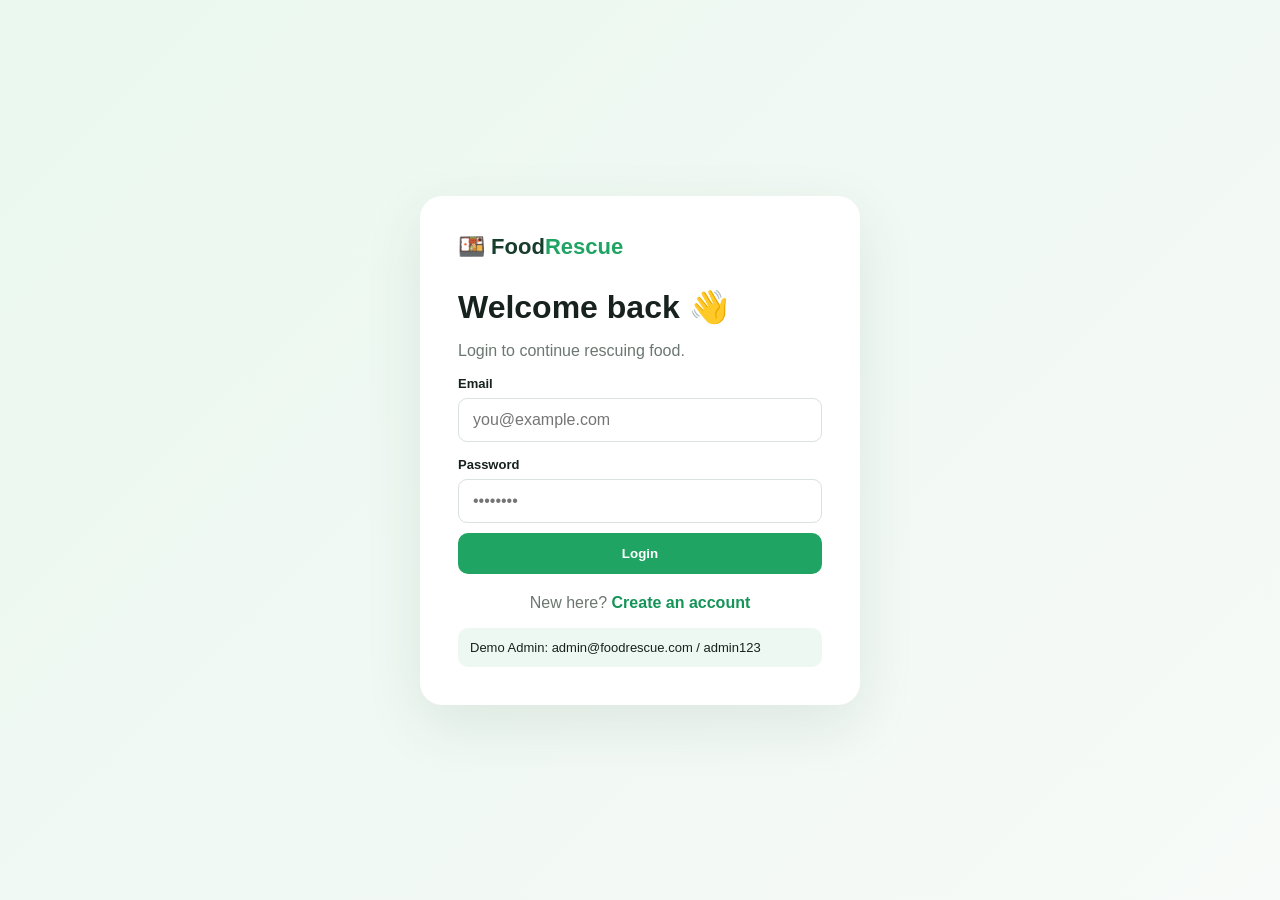
==== admin.html @ 3d12c017 "done" ====
<!DOCTYPE html><html lang="en"><head><meta charset="UTF-8"><meta name="viewport" content="width=device-width,initial-scale=1.0"><title>Admin | FoodRescue</title><link rel="stylesheet" href="css/style.css"></head>
<body><div id="app"><aside class="sidebar"><a class="brand" href="admin.html">🍱 Food<span>Rescue</span></a><nav><a class="active" href="admin.html">📊 Dashboard</a><a href="#donations">🍱 Donations</a><a href="#users">👥 Users</a><a href="#reports">📈 Reports</a></nav><button class="logout" onclick="logout()">↪ Logout</button></aside>
<main class="main"><div class="topbar"><div><p class="muted">System control</p><h1>Admin Dashboard</h1></div><span class="admin-badge">ADMIN</span></div>
<section class="stats-grid"><div class="stat"><span>👥</span><b id="usersCount">0</b><small>Total Users</small></div><div class="stat"><span>🍱</span><b id="donationsCount">0</b><small>Total Donations</small></div><div class="stat"><span>🤝</span><b id="claimsCount">0</b><small>Successful Claims</small></div><div class="stat"><span>🌱</span><b id="savedCount">0 kg</b><small>Food Saved</small></div></section>
<div class="section-head" id="donations"><h2>Donation Management</h2><button class="btn small" onclick="seedDemo()">Add Demo Data</button></div><div class="table-wrap"><table><thead><tr><th>Food</th><th>Donor</th><th>Quantity</th><th>Area</th><th>Status</th><th>Action</th></tr></thead><tbody id="donationTable"></tbody></table></div>
<div class="section-head" id="users"><h2>User Management</h2></div><div class="table-wrap"><table><thead><tr><th>Name</th><th>Email</th><th>Role</th><th>Area</th></tr></thead><tbody id="userTable"></tbody></table></div></main></div><script src="js/app.js"></script><script src="js/admin.js"></script></body></html>
---- css/style.css ----
*{box-sizing:border-box}body{margin:0;font-family:Inter,Segoe UI,Arial,sans-serif;background:#f6f8f7;color:#17211d}a{text-decoration:none;color:inherit}.navbar{height:72px;display:flex;align-items:center;justify-content:space-between;padding:0 7%;background:#fff;border-bottom:1px solid #e7ece9}.brand{font-weight:800;font-size:22px;color:#173d2c}.brand span{color:#20a464}.nav-links{display:flex;align-items:center;gap:18px}.btn{display:inline-flex;justify-content:center;align-items:center;background:#20a464;color:white;border:0;border-radius:10px;padding:13px 20px;font-weight:700;cursor:pointer;transition:.2s}.btn:hover{transform:translateY(-2px);box-shadow:0 8px 20px #20a46433}.btn.secondary{background:#e8f4ed;color:#176b42}.btn.small{padding:9px 14px;font-size:13px}.btn.full{width:100%;margin-top:10px}.hero{min-height:610px;padding:80px 8%;display:grid;grid-template-columns:1.2fr .8fr;gap:60px;align-items:center;background:linear-gradient(135deg,#effaf3,#fff)}.pill{display:inline-block;padding:8px 12px;border-radius:20px;background:#dcf5e7;color:#147344;font-weight:700;font-size:13px}.hero h1{font-size:64px;line-height:1.05;margin:20px 0}.hero h1 span{color:#20a464}.hero p{font-size:19px;color:#607067;max-width:620px;line-height:1.7}.hero-actions{display:flex;gap:12px;margin:30px 0}.mini-stats{display:flex;gap:40px}.mini-stats b{display:block;font-size:24px}.mini-stats small{color:#718078}.hero-card{background:#fff;border-radius:24px;padding:35px;box-shadow:0 25px 60px #173d2c18;text-align:center}.food-emoji{font-size:80px}.rescue-number{font-size:48px;font-weight:800;color:#20a464;margin:15px}.rescue-number small{font-size:15px;color:#718078}.progress{height:10px;background:#e8efeb;border-radius:20px;overflow:hidden;margin:20px 0 8px}.progress span{display:block;height:100%;background:#20a464}.features{padding:70px 8%;background:#fff;text-align:center}.features h2{font-size:36px}.feature-grid{display:grid;grid-template-columns:repeat(4,1fr);gap:20px;margin-top:35px}.feature{padding:30px;border:1px solid #e5ebe7;border-radius:18px;text-align:left;font-size:30px}.feature h3{font-size:18px}.feature p{font-size:14px;color:#6c7871;line-height:1.5}footer{text-align:center;padding:30px;color:#738078;font-size:13px}.auth-page{min-height:100vh;display:grid;place-items:center;background:linear-gradient(135deg,#eaf8ef,#f7faf8)}.auth-card{width:min(440px,92%);background:#fff;padding:38px;border-radius:22px;box-shadow:0 20px 60px #173d2c18}.auth-card h1{margin:28px 0 8px}.auth-card p{color:#6b7770}.auth-card label,.form-card label{display:block;font-weight:700;font-size:13px;margin:15px 0 7px}input,select,textarea{width:100%;padding:12px 14px;border:1px solid #d9e2dd;border-radius:9px;background:#fff;font:inherit;outline:none}input:focus,select:focus,textarea:focus{border-color:#20a464;box-shadow:0 0 0 3px #20a46418}.auth-foot{text-align:center;margin-top:20px}.auth-foot a{color:#159457;font-weight:700}.demo-box,.info-banner{background:#eef8f2;padding:12px;border-radius:10px;font-size:13px;margin-top:15px}.error{color:#c53939;font-size:13px;margin-top:10px}.sidebar{position:fixed;width:240px;height:100vh;background:#123326;color:#dcece4;padding:25px 16px;display:flex;flex-direction:column}.sidebar .brand{color:#fff;padding:0 10px 35px}.sidebar .brand span{color:#56d592}.sidebar nav{display:grid;gap:7px}.sidebar nav a{padding:12px 14px;border-radius:9px;color:#bdd0c6;font-size:14px}.sidebar nav a:hover,.sidebar nav a.active{background:#20543c;color:#fff}.logout{margin-top:auto;background:#1d4635;color:#dcece4;border:0;padding:12px;border-radius:9px;cursor:pointer}.main{margin-left:240px;padding:35px 5%;min-height:100vh}.topbar{display:flex;align-items:center;justify-content:space-between;margin-bottom:30px}.topbar h1{margin:5px 0;font-size:30px}.muted{color:#738078;margin:0}.avatar{width:44px;height:44px;border-radius:50%;display:grid;place-items:center;background:#dff5e8;color:#15834f;font-weight:800}.stats-grid{display:grid;grid-template-columns:repeat(4,1fr);gap:18px;margin-bottom:35px}.stat{background:#fff;border:1px solid #e5ebe7;border-radius:15px;padding:20px}.stat span{font-size:24px}.stat b{display:block;font-size:28px;margin:8px 0 2px}.stat small{color:#748078}.section-head{display:flex;align-items:center;justify-content:space-between;margin:30px 0 15px}.section-head h2{font-size:20px}.section-head a{color:#168b50;font-weight:700;font-size:14px}.food-grid{display:grid;grid-template-columns:repeat(3,1fr);gap:18px}.food-card{background:#fff;border:1px solid #e2e9e5;border-radius:16px;padding:20px;position:relative}.food-icon{font-size:38px}.food-card h3{margin:10px 0 5px}.food-card p{color:#6d7872;font-size:13px}.food-meta{display:grid;grid-template-columns:1fr 1fr;gap:8px;margin:15px 0;font-size:13px}.food-meta div{background:#f4f7f5;padding:8px;border-radius:7px}.badge{display:inline-block;border-radius:20px;padding:5px 9px;font-size:11px;font-weight:800}.available{background:#e0f6e9;color:#14804a}.urgent{background:#fff0dd;color:#b96a05}.expired{background:#fbe5e5;color:#a52e2e}.claimed{background:#e4edff;color:#355ca7}.priority{font-size:11px;color:#7a857f}.filters{display:grid;grid-template-columns:2fr 1fr 1fr;gap:12px;margin-bottom:20px}.form-card{background:#fff;border:1px solid #e3eae6;border-radius:18px;padding:28px;max-width:950px}.form-grid{display:grid;grid-template-columns:1fr 1fr;gap:5px 20px}.full-col{grid-column:1/-1}.checks{display:flex;gap:18px;flex-wrap:wrap}.checks label{font-weight:400!important}.checks input{width:auto}.timeline{background:#fff;border-radius:15px;padding:10px 20px}.timeline-item{padding:15px 5px;border-bottom:1px solid #edf0ee;font-size:14px}.history-list{display:grid;gap:12px}.history-item{background:#fff;padding:18px;border:1px solid #e4ebe7;border-radius:12px;display:flex;justify-content:space-between;align-items:center}.tabs{display:flex;gap:8px;margin-bottom:18px}.tab{border:1px solid #dce5df;background:#fff;padding:10px 15px;border-radius:8px;cursor:pointer}.tab.active{background:#20543c;color:#fff}.table-wrap{overflow:auto;background:#fff;border-radius:15px;border:1px solid #e3eae6}.table-wrap table{width:100%;border-collapse:collapse;min-width:650px}.table-wrap th,.table-wrap td{text-align:left;padding:14px;border-bottom:1px solid #edf0ee;font-size:13px}.table-wrap th{color:#68766e;background:#fafcfb}.admin-badge{background:#e7f7ee;color:#13804b;border-radius:20px;padding:8px 12px;font-size:12px;font-weight:800}.toast{position:fixed;right:20px;bottom:20px;background:#123326;color:white;padding:14px 18px;border-radius:10px;box-shadow:0 10px 30px #0003;z-index:99}.danger{color:#b72f2f}.empty{text-align:center;padding:50px;background:#fff;border-radius:15px;color:#748078}@media(max-width:900px){.hero{grid-template-columns:1fr}.feature-grid,.food-grid{grid-template-columns:1fr 1fr}.stats-grid{grid-template-columns:1fr 1fr}.sidebar{width:70px;padding:18px 8px}.sidebar .brand{font-size:0}.sidebar .brand:first-letter{font-size:22px}.sidebar nav a{font-size:0;text-align:center}.sidebar nav a:first-letter{font-size:20px}.logout{font-size:0}.main{margin-left:70px}.hero h1{font-size:46px}}@media(max-width:600px){.hero{padding:50px 6%}.feature-grid,.food-grid,.stats-grid,.filters,.form-grid{grid-template-columns:1fr}.hero h1{font-size:40px}.mini-stats{gap:18px}.main{padding:25px 15px}.topbar h1{font-size:24px}.history-item{display:block}.navbar{padding:0 5%}.nav-links a:first-child{display:none}}
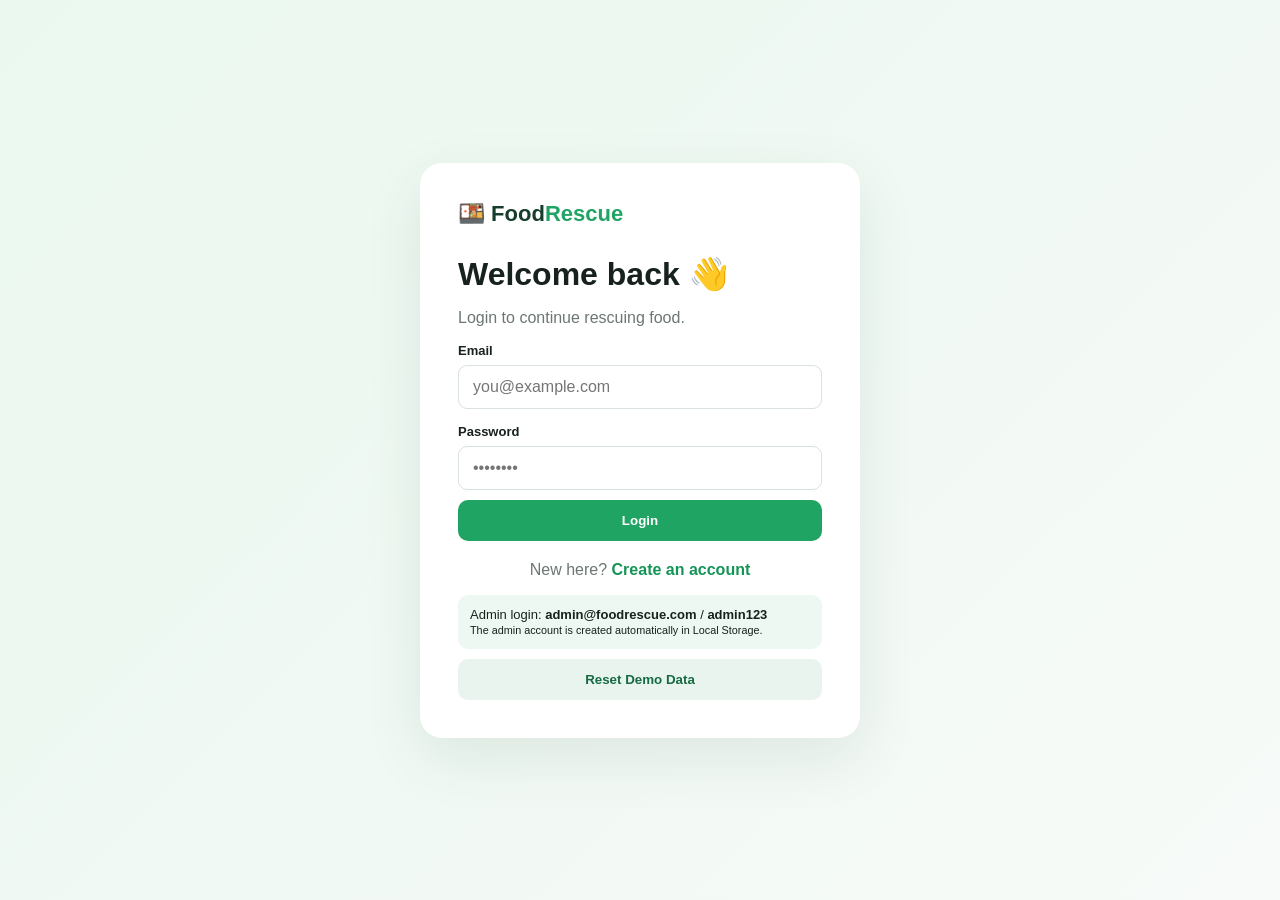
==== commit 668d15ed: "gffg" ====
--- a/admin.html
+++ b/admin.html
@@ -1,6 +1,185 @@
-<!DOCTYPE html><html lang="en"><head><meta charset="UTF-8"><meta name="viewport" content="width=device-width,initial-scale=1.0"><title>Admin | FoodRescue</title><link rel="stylesheet" href="css/style.css"></head>
-<body><div id="app"><aside class="sidebar"><a class="brand" href="admin.html">🍱 Food<span>Rescue</span></a><nav><a class="active" href="admin.html">📊 Dashboard</a><a href="#donations">🍱 Donations</a><a href="#users">👥 Users</a><a href="#reports">📈 Reports</a></nav><button class="logout" onclick="logout()">↪ Logout</button></aside>
-<main class="main"><div class="topbar"><div><p class="muted">System control</p><h1>Admin Dashboard</h1></div><span class="admin-badge">ADMIN</span></div>
-<section class="stats-grid"><div class="stat"><span>👥</span><b id="usersCount">0</b><small>Total Users</small></div><div class="stat"><span>🍱</span><b id="donationsCount">0</b><small>Total Donations</small></div><div class="stat"><span>🤝</span><b id="claimsCount">0</b><small>Successful Claims</small></div><div class="stat"><span>🌱</span><b id="savedCount">0 kg</b><small>Food Saved</small></div></section>
-<div class="section-head" id="donations"><h2>Donation Management</h2><button class="btn small" onclick="seedDemo()">Add Demo Data</button></div><div class="table-wrap"><table><thead><tr><th>Food</th><th>Donor</th><th>Quantity</th><th>Area</th><th>Status</th><th>Action</th></tr></thead><tbody id="donationTable"></tbody></table></div>
-<div class="section-head" id="users"><h2>User Management</h2></div><div class="table-wrap"><table><thead><tr><th>Name</th><th>Email</th><th>Role</th><th>Area</th></tr></thead><tbody id="userTable"></tbody></table></div></main></div><script src="js/app.js"></script><script src="js/admin.js"></script></body></html>+<!DOCTYPE html>
+<html lang="en">
+<head>
+    <meta charset="UTF-8">
+    <meta name="viewport" content="width=device-width, initial-scale=1.0">
+    <title>Admin | FoodRescue</title>
+    <link rel="stylesheet" href="css/style.css">
+</head>
+
+<body>
+
+<div id="app">
+
+    <aside class="sidebar">
+
+        <a class="brand" href="admin.html">
+            🍱 Food<span>Rescue</span>
+        </a>
+
+        <nav>
+            <a class="active" href="admin.html">📊 Dashboard</a>
+            <a href="#donations">🍱 Donations</a>
+            <a href="#users">👥 Users</a>
+            <a href="#reports">📈 Reports</a>
+        </nav>
+
+        <button class="logout" onclick="logout()">
+            ↪ Logout
+        </button>
+
+    </aside>
+
+
+    <main class="main">
+
+        <div class="topbar">
+            <div>
+                <p class="muted">System control</p>
+                <h1>Admin Dashboard</h1>
+            </div>
+
+            <span class="admin-badge">ADMIN</span>
+        </div>
+
+
+        <!-- STATISTICS -->
+
+        <section class="stats-grid">
+
+            <div class="stat">
+                <span>👥</span>
+                <b id="usersCount">0</b>
+                <small>Total Users</small>
+            </div>
+
+            <div class="stat">
+                <span>🍱</span>
+                <b id="donationsCount">0</b>
+                <small>Total Donations</small>
+            </div>
+
+            <div class="stat">
+                <span>🤝</span>
+                <b id="claimsCount">0</b>
+                <small>Successful Claims</small>
+            </div>
+
+            <div class="stat">
+                <span>🌱</span>
+                <b id="savedCount">0 kg</b>
+                <small>Food Saved</small>
+            </div>
+
+        </section>
+
+
+        <!-- DONATIONS -->
+
+        <div class="section-head" id="donations">
+
+            <h2>Donation Management</h2>
+
+            <button class="btn small" onclick="seedDemo()">
+                ➕ Add Demo Data
+            </button>
+
+        </div>
+
+
+        <div class="table-wrap">
+
+            <table>
+
+                <thead>
+                    <tr>
+                        <th>Food</th>
+                        <th>Donor</th>
+                        <th>Quantity</th>
+                        <th>Area</th>
+                        <th>Status</th>
+                        <th>Action</th>
+                    </tr>
+                </thead>
+
+                <tbody id="donationTable">
+                </tbody>
+
+            </table>
+
+        </div>
+
+
+        <!-- USERS -->
+
+        <div class="section-head" id="users">
+            <h2>User Management</h2>
+        </div>
+
+
+        <div class="table-wrap">
+
+            <table>
+
+                <thead>
+                    <tr>
+                        <th>Name</th>
+                        <th>Email</th>
+                        <th>Role</th>
+                        <th>Area</th>
+                    </tr>
+                </thead>
+
+                <tbody id="userTable">
+                </tbody>
+
+            </table>
+
+        </div>
+
+
+        <!-- REPORTS -->
+
+        <div class="section-head" id="reports">
+            <h2>📈 Reports</h2>
+        </div>
+
+
+        <section class="stats-grid">
+
+            <div class="stat">
+                <span>🥗</span>
+                <b id="availableCount">0</b>
+                <small>Available Donations</small>
+            </div>
+
+            <div class="stat">
+                <span>⏰</span>
+                <b id="urgentCount">0</b>
+                <small>Urgent Donations</small>
+            </div>
+
+            <div class="stat">
+                <span>✅</span>
+                <b id="claimedCount">0</b>
+                <small>Claimed Donations</small>
+            </div>
+
+            <div class="stat">
+                <span>🗑️</span>
+                <b id="expiredCount">0</b>
+                <small>Expired Donations</small>
+            </div>
+
+        </section>
+
+    </main>
+
+</div>
+
+
+<script src="js/app.js"></script>
+<script src="js/admin.js"></script>
+
+</body>
+</html>
--- a/css/style.css
+++ b/css/style.css
@@ -1 +1,782 @@
-*{box-sizing:border-box}body{margin:0;font-family:Inter,Segoe UI,Arial,sans-serif;background:#f6f8f7;color:#17211d}a{text-decoration:none;color:inherit}.navbar{height:72px;display:flex;align-items:center;justify-content:space-between;padding:0 7%;background:#fff;border-bottom:1px solid #e7ece9}.brand{font-weight:800;font-size:22px;color:#173d2c}.brand span{color:#20a464}.nav-links{display:flex;align-items:center;gap:18px}.btn{display:inline-flex;justify-content:center;align-items:center;background:#20a464;color:white;border:0;border-radius:10px;padding:13px 20px;font-weight:700;cursor:pointer;transition:.2s}.btn:hover{transform:translateY(-2px);box-shadow:0 8px 20px #20a46433}.btn.secondary{background:#e8f4ed;color:#176b42}.btn.small{padding:9px 14px;font-size:13px}.btn.full{width:100%;margin-top:10px}.hero{min-height:610px;padding:80px 8%;display:grid;grid-template-columns:1.2fr .8fr;gap:60px;align-items:center;background:linear-gradient(135deg,#effaf3,#fff)}.pill{display:inline-block;padding:8px 12px;border-radius:20px;background:#dcf5e7;color:#147344;font-weight:700;font-size:13px}.hero h1{font-size:64px;line-height:1.05;margin:20px 0}.hero h1 span{color:#20a464}.hero p{font-size:19px;color:#607067;max-width:620px;line-height:1.7}.hero-actions{display:flex;gap:12px;margin:30px 0}.mini-stats{display:flex;gap:40px}.mini-stats b{display:block;font-size:24px}.mini-stats small{color:#718078}.hero-card{background:#fff;border-radius:24px;padding:35px;box-shadow:0 25px 60px #173d2c18;text-align:center}.food-emoji{font-size:80px}.rescue-number{font-size:48px;font-weight:800;color:#20a464;margin:15px}.rescue-number small{font-size:15px;color:#718078}.progress{height:10px;background:#e8efeb;border-radius:20px;overflow:hidden;margin:20px 0 8px}.progress span{display:block;height:100%;background:#20a464}.features{padding:70px 8%;background:#fff;text-align:center}.features h2{font-size:36px}.feature-grid{display:grid;grid-template-columns:repeat(4,1fr);gap:20px;margin-top:35px}.feature{padding:30px;border:1px solid #e5ebe7;border-radius:18px;text-align:left;font-size:30px}.feature h3{font-size:18px}.feature p{font-size:14px;color:#6c7871;line-height:1.5}footer{text-align:center;padding:30px;color:#738078;font-size:13px}.auth-page{min-height:100vh;display:grid;place-items:center;background:linear-gradient(135deg,#eaf8ef,#f7faf8)}.auth-card{width:min(440px,92%);background:#fff;padding:38px;border-radius:22px;box-shadow:0 20px 60px #173d2c18}.auth-card h1{margin:28px 0 8px}.auth-card p{color:#6b7770}.auth-card label,.form-card label{display:block;font-weight:700;font-size:13px;margin:15px 0 7px}input,select,textarea{width:100%;padding:12px 14px;border:1px solid #d9e2dd;border-radius:9px;background:#fff;font:inherit;outline:none}input:focus,select:focus,textarea:focus{border-color:#20a464;box-shadow:0 0 0 3px #20a46418}.auth-foot{text-align:center;margin-top:20px}.auth-foot a{color:#159457;font-weight:700}.demo-box,.info-banner{background:#eef8f2;padding:12px;border-radius:10px;font-size:13px;margin-top:15px}.error{color:#c53939;font-size:13px;margin-top:10px}.sidebar{position:fixed;width:240px;height:100vh;background:#123326;color:#dcece4;padding:25px 16px;display:flex;flex-direction:column}.sidebar .brand{color:#fff;padding:0 10px 35px}.sidebar .brand span{color:#56d592}.sidebar nav{display:grid;gap:7px}.sidebar nav a{padding:12px 14px;border-radius:9px;color:#bdd0c6;font-size:14px}.sidebar nav a:hover,.sidebar nav a.active{background:#20543c;color:#fff}.logout{margin-top:auto;background:#1d4635;color:#dcece4;border:0;padding:12px;border-radius:9px;cursor:pointer}.main{margin-left:240px;padding:35px 5%;min-height:100vh}.topbar{display:flex;align-items:center;justify-content:space-between;margin-bottom:30px}.topbar h1{margin:5px 0;font-size:30px}.muted{color:#738078;margin:0}.avatar{width:44px;height:44px;border-radius:50%;display:grid;place-items:center;background:#dff5e8;color:#15834f;font-weight:800}.stats-grid{display:grid;grid-template-columns:repeat(4,1fr);gap:18px;margin-bottom:35px}.stat{background:#fff;border:1px solid #e5ebe7;border-radius:15px;padding:20px}.stat span{font-size:24px}.stat b{display:block;font-size:28px;margin:8px 0 2px}.stat small{color:#748078}.section-head{display:flex;align-items:center;justify-content:space-between;margin:30px 0 15px}.section-head h2{font-size:20px}.section-head a{color:#168b50;font-weight:700;font-size:14px}.food-grid{display:grid;grid-template-columns:repeat(3,1fr);gap:18px}.food-card{background:#fff;border:1px solid #e2e9e5;border-radius:16px;padding:20px;position:relative}.food-icon{font-size:38px}.food-card h3{margin:10px 0 5px}.food-card p{color:#6d7872;font-size:13px}.food-meta{display:grid;grid-template-columns:1fr 1fr;gap:8px;margin:15px 0;font-size:13px}.food-meta div{background:#f4f7f5;padding:8px;border-radius:7px}.badge{display:inline-block;border-radius:20px;padding:5px 9px;font-size:11px;font-weight:800}.available{background:#e0f6e9;color:#14804a}.urgent{background:#fff0dd;color:#b96a05}.expired{background:#fbe5e5;color:#a52e2e}.claimed{background:#e4edff;color:#355ca7}.priority{font-size:11px;color:#7a857f}.filters{display:grid;grid-template-columns:2fr 1fr 1fr;gap:12px;margin-bottom:20px}.form-card{background:#fff;border:1px solid #e3eae6;border-radius:18px;padding:28px;max-width:950px}.form-grid{display:grid;grid-template-columns:1fr 1fr;gap:5px 20px}.full-col{grid-column:1/-1}.checks{display:flex;gap:18px;flex-wrap:wrap}.checks label{font-weight:400!important}.checks input{width:auto}.timeline{background:#fff;border-radius:15px;padding:10px 20px}.timeline-item{padding:15px 5px;border-bottom:1px solid #edf0ee;font-size:14px}.history-list{display:grid;gap:12px}.history-item{background:#fff;padding:18px;border:1px solid #e4ebe7;border-radius:12px;display:flex;justify-content:space-between;align-items:center}.tabs{display:flex;gap:8px;margin-bottom:18px}.tab{border:1px solid #dce5df;background:#fff;padding:10px 15px;border-radius:8px;cursor:pointer}.tab.active{background:#20543c;color:#fff}.table-wrap{overflow:auto;background:#fff;border-radius:15px;border:1px solid #e3eae6}.table-wrap table{width:100%;border-collapse:collapse;min-width:650px}.table-wrap th,.table-wrap td{text-align:left;padding:14px;border-bottom:1px solid #edf0ee;font-size:13px}.table-wrap th{color:#68766e;background:#fafcfb}.admin-badge{background:#e7f7ee;color:#13804b;border-radius:20px;padding:8px 12px;font-size:12px;font-weight:800}.toast{position:fixed;right:20px;bottom:20px;background:#123326;color:white;padding:14px 18px;border-radius:10px;box-shadow:0 10px 30px #0003;z-index:99}.danger{color:#b72f2f}.empty{text-align:center;padding:50px;background:#fff;border-radius:15px;color:#748078}@media(max-width:900px){.hero{grid-template-columns:1fr}.feature-grid,.food-grid{grid-template-columns:1fr 1fr}.stats-grid{grid-template-columns:1fr 1fr}.sidebar{width:70px;padding:18px 8px}.sidebar .brand{font-size:0}.sidebar .brand:first-letter{font-size:22px}.sidebar nav a{font-size:0;text-align:center}.sidebar nav a:first-letter{font-size:20px}.logout{font-size:0}.main{margin-left:70px}.hero h1{font-size:46px}}@media(max-width:600px){.hero{padding:50px 6%}.feature-grid,.food-grid,.stats-grid,.filters,.form-grid{grid-template-columns:1fr}.hero h1{font-size:40px}.mini-stats{gap:18px}.main{padding:25px 15px}.topbar h1{font-size:24px}.history-item{display:block}.navbar{padding:0 5%}.nav-links a:first-child{display:none}}
+* {
+  box-sizing: border-box;
+}
+
+body {
+  margin: 0;
+  font-family: Inter, Segoe UI, Arial, sans-serif;
+  background: #f6f8f7;
+  color: #17211d;
+}
+
+a {
+  text-decoration: none;
+  color: inherit;
+}
+
+/* ================= NAVBAR ================= */
+
+.navbar {
+  height: 72px;
+  display: flex;
+  align-items: center;
+  justify-content: space-between;
+  padding: 0 7%;
+  background: #fff;
+  border-bottom: 1px solid #e7ece9;
+}
+
+.brand {
+  font-weight: 800;
+  font-size: 22px;
+  color: #173d2c;
+}
+
+.brand span {
+  color: #20a464;
+}
+
+.nav-links {
+  display: flex;
+  align-items: center;
+  gap: 18px;
+}
+
+/* ================= BUTTONS ================= */
+
+.btn {
+  display: inline-flex;
+  justify-content: center;
+  align-items: center;
+  background: #20a464;
+  color: white;
+  border: 0;
+  border-radius: 10px;
+  padding: 13px 20px;
+  font-weight: 700;
+  cursor: pointer;
+  transition: 0.2s;
+}
+
+.btn:hover {
+  transform: translateY(-2px);
+  box-shadow: 0 8px 20px #20a46433;
+}
+
+.btn.secondary {
+  background: #e8f4ed;
+  color: #176b42;
+}
+
+.btn.small {
+  padding: 9px 14px;
+  font-size: 13px;
+}
+
+.btn.full {
+  width: 100%;
+  margin-top: 10px;
+}
+
+/* ================= HERO ================= */
+
+.hero {
+  min-height: 610px;
+  padding: 80px 8%;
+  display: grid;
+  grid-template-columns: 1.2fr 0.8fr;
+  gap: 60px;
+  align-items: center;
+  background: linear-gradient(135deg, #effaf3, #fff);
+}
+
+.pill {
+  display: inline-block;
+  padding: 8px 12px;
+  border-radius: 20px;
+  background: #dcf5e7;
+  color: #147344;
+  font-weight: 700;
+  font-size: 13px;
+}
+
+.hero h1 {
+  font-size: 64px;
+  line-height: 1.05;
+  margin: 20px 0;
+}
+
+.hero h1 span {
+  color: #20a464;
+}
+
+.hero p {
+  font-size: 19px;
+  color: #607067;
+  max-width: 620px;
+  line-height: 1.7;
+}
+
+.hero-actions {
+  display: flex;
+  gap: 12px;
+  margin: 30px 0;
+}
+
+.mini-stats {
+  display: flex;
+  gap: 40px;
+}
+
+.mini-stats b {
+  display: block;
+  font-size: 24px;
+}
+
+.mini-stats small {
+  color: #718078;
+}
+
+/* ================= HERO CARD ================= */
+
+.hero-card {
+  background: #fff;
+  border-radius: 24px;
+  padding: 35px;
+  box-shadow: 0 25px 60px #173d2c18;
+  text-align: center;
+}
+
+.food-emoji {
+  font-size: 80px;
+}
+
+.rescue-number {
+  font-size: 48px;
+  font-weight: 800;
+  color: #20a464;
+  margin: 15px;
+}
+
+.rescue-number small {
+  font-size: 15px;
+  color: #718078;
+}
+
+.progress {
+  height: 10px;
+  background: #e8efeb;
+  border-radius: 20px;
+  overflow: hidden;
+  margin: 20px 0 8px;
+}
+
+.progress span {
+  display: block;
+  height: 100%;
+  background: #20a464;
+}
+
+/* ================= FEATURES ================= */
+
+.features {
+  padding: 70px 8%;
+  background: #fff;
+  text-align: center;
+}
+
+.features h2 {
+  font-size: 36px;
+}
+
+.feature-grid {
+  display: grid;
+  grid-template-columns: repeat(4, 1fr);
+  gap: 20px;
+  margin-top: 35px;
+}
+
+.feature {
+  padding: 30px;
+  border: 1px solid #e5ebe7;
+  border-radius: 18px;
+  text-align: left;
+  font-size: 30px;
+}
+
+.feature h3 {
+  font-size: 18px;
+}
+
+.feature p {
+  font-size: 14px;
+  color: #6c7871;
+  line-height: 1.5;
+}
+
+/* ================= FOOTER ================= */
+
+footer {
+  text-align: center;
+  padding: 30px;
+  color: #738078;
+  font-size: 13px;
+}
+
+/* ================= AUTH ================= */
+
+.auth-page {
+  min-height: 100vh;
+  display: grid;
+  place-items: center;
+  background: linear-gradient(135deg, #eaf8ef, #f7faf8);
+}
+
+.auth-card {
+  width: min(440px, 92%);
+  background: #fff;
+  padding: 38px;
+  border-radius: 22px;
+  box-shadow: 0 20px 60px #173d2c18;
+}
+
+.auth-card h1 {
+  margin: 28px 0 8px;
+}
+
+.auth-card p {
+  color: #6b7770;
+}
+
+.auth-card label,
+.form-card label {
+  display: block;
+  font-weight: 700;
+  font-size: 13px;
+  margin: 15px 0 7px;
+}
+
+/* ================= INPUTS ================= */
+
+input,
+select,
+textarea {
+  width: 100%;
+  padding: 12px 14px;
+  border: 1px solid #d9e2dd;
+  border-radius: 9px;
+  background: #fff;
+  font: inherit;
+  outline: none;
+}
+
+input:focus,
+select:focus,
+textarea:focus {
+  border-color: #20a464;
+  box-shadow: 0 0 0 3px #20a46418;
+}
+
+textarea {
+  min-height: 100px;
+  resize: vertical;
+}
+
+.auth-foot {
+  text-align: center;
+  margin-top: 20px;
+}
+
+.auth-foot a {
+  color: #159457;
+  font-weight: 700;
+}
+
+.demo-box,
+.info-banner {
+  background: #eef8f2;
+  padding: 12px;
+  border-radius: 10px;
+  font-size: 13px;
+  margin-top: 15px;
+}
+
+.error {
+  color: #c53939;
+  font-size: 13px;
+  margin-top: 10px;
+}
+
+/* ================= SIDEBAR ================= */
+
+.sidebar {
+  position: fixed;
+  width: 240px;
+  height: 100vh;
+  background: #123326;
+  color: #dcece4;
+  padding: 25px 16px;
+  display: flex;
+  flex-direction: column;
+  z-index: 50;
+}
+
+.sidebar .brand {
+  color: #fff;
+  padding: 0 10px 35px;
+}
+
+.sidebar .brand span {
+  color: #56d592;
+}
+
+.sidebar nav {
+  display: grid;
+  gap: 7px;
+}
+
+.sidebar nav a {
+  padding: 12px 14px;
+  border-radius: 9px;
+  color: #bdd0c6;
+  font-size: 14px;
+  transition: 0.2s;
+}
+
+.sidebar nav a:hover,
+.sidebar nav a.active {
+  background: #20543c;
+  color: #fff;
+}
+
+.logout {
+  margin-top: auto;
+  background: #1d4635;
+  color: #dcece4;
+  border: 0;
+  padding: 12px;
+  border-radius: 9px;
+  cursor: pointer;
+}
+
+/* ================= MAIN ================= */
+
+.main {
+  margin-left: 240px;
+  padding: 35px 5%;
+  min-height: 100vh;
+}
+
+.topbar {
+  display: flex;
+  align-items: center;
+  justify-content: space-between;
+  margin-bottom: 30px;
+}
+
+.topbar h1 {
+  margin: 5px 0;
+  font-size: 30px;
+}
+
+.muted {
+  color: #738078;
+  margin: 0;
+}
+
+.avatar {
+  width: 44px;
+  height: 44px;
+  border-radius: 50%;
+  display: grid;
+  place-items: center;
+  background: #dff5e8;
+  color: #15834f;
+  font-weight: 800;
+}
+
+/* ================= STATISTICS ================= */
+
+.stats-grid {
+  display: grid;
+  grid-template-columns: repeat(4, 1fr);
+  gap: 18px;
+  margin-bottom: 35px;
+}
+
+.stat {
+  background: #fff;
+  border: 1px solid #e5ebe7;
+  border-radius: 15px;
+  padding: 20px;
+}
+
+.stat span {
+  font-size: 24px;
+}
+
+.stat b {
+  display: block;
+  font-size: 28px;
+  margin: 8px 0 2px;
+}
+
+.stat small {
+  color: #748078;
+}
+
+/* ================= SECTION ================= */
+
+.section-head {
+  display: flex;
+  align-items: center;
+  justify-content: space-between;
+  margin: 30px 0 15px;
+}
+
+.section-head h2 {
+  font-size: 20px;
+}
+
+.section-head a {
+  color: #168b50;
+  font-weight: 700;
+  font-size: 14px;
+}
+
+/* ================= FOOD CARDS ================= */
+
+.food-grid {
+  display: grid;
+  grid-template-columns: repeat(3, 1fr);
+  gap: 18px;
+}
+
+.food-card {
+  background: #fff;
+  border: 1px solid #e2e9e5;
+  border-radius: 16px;
+  padding: 20px;
+  position: relative;
+  transition: 0.2s;
+}
+
+.food-card:hover {
+  transform: translateY(-3px);
+  box-shadow: 0 10px 30px #173d2c12;
+}
+
+.food-icon {
+  font-size: 38px;
+}
+
+.food-card h3 {
+  margin: 10px 0 5px;
+}
+
+.food-card p {
+  color: #6d7872;
+  font-size: 13px;
+}
+
+.food-meta {
+  display: grid;
+  grid-template-columns: 1fr 1fr;
+  gap: 8px;
+  margin: 15px 0;
+  font-size: 13px;
+}
+
+.food-meta div {
+  background: #f4f7f5;
+  padding: 8px;
+  border-radius: 7px;
+}
+
+/* ================= BADGES ================= */
+
+.badge {
+  display: inline-block;
+  border-radius: 20px;
+  padding: 5px 9px;
+  font-size: 11px;
+  font-weight: 800;
+}
+
+.available {
+  background: #e0f6e9;
+  color: #14804a;
+}
+
+.urgent {
+  background: #fff0dd;
+  color: #b96a05;
+}
+
+.expired {
+  background: #fbe5e5;
+  color: #a52e2e;
+}
+
+.claimed {
+  background: #e4edff;
+  color: #355ca7;
+}
+
+.priority {
+  font-size: 11px;
+  color: #7a857f;
+}
+
+/* ================= FILTERS ================= */
+
+.filters {
+  display: grid;
+  grid-template-columns: 2fr 1fr 1fr;
+  gap: 12px;
+  margin-bottom: 20px;
+}
+
+/* ================= FORMS ================= */
+
+.form-card {
+  background: #fff;
+  border: 1px solid #e3eae6;
+  border-radius: 18px;
+  padding: 28px;
+  max-width: 950px;
+}
+
+.form-grid {
+  display: grid;
+  grid-template-columns: 1fr 1fr;
+  gap: 5px 20px;
+}
+
+.full-col {
+  grid-column: 1 / -1;
+}
+
+.checks {
+  display: flex;
+  gap: 18px;
+  flex-wrap: wrap;
+}
+
+.checks label {
+  font-weight: 400 !important;
+}
+
+.checks input {
+  width: auto;
+}
+
+/* ================= TIMELINE ================= */
+
+.timeline {
+  background: #fff;
+  border-radius: 15px;
+  padding: 10px 20px;
+}
+
+.timeline-item {
+  padding: 15px 5px;
+  border-bottom: 1px solid #edf0ee;
+  font-size: 14px;
+}
+
+/* ================= HISTORY ================= */
+
+.history-list {
+  display: grid;
+  gap: 12px;
+}
+
+.history-item {
+  background: #fff;
+  padding: 18px;
+  border: 1px solid #e4ebe7;
+  border-radius: 12px;
+  display: flex;
+  justify-content: space-between;
+  align-items: center;
+}
+
+/* ================= TABS ================= */
+
+.tabs {
+  display: flex;
+  gap: 8px;
+  margin-bottom: 18px;
+}
+
+.tab {
+  border: 1px solid #dce5df;
+  background: #fff;
+  padding: 10px 15px;
+  border-radius: 8px;
+  cursor: pointer;
+}
+
+.tab.active {
+  background: #20543c;
+  color: #fff;
+}
+
+/* ================= TABLE ================= */
+
+.table-wrap {
+  overflow: auto;
+  background: #fff;
+  border-radius: 15px;
+  border: 1px solid #e3eae6;
+}
+
+.table-wrap table {
+  width: 100%;
+  border-collapse: collapse;
+  min-width: 650px;
+}
+
+.table-wrap th,
+.table-wrap td {
+  text-align: left;
+  padding: 14px;
+  border-bottom: 1px solid #edf0ee;
+  font-size: 13px;
+}
+
+.table-wrap th {
+  color: #68766e;
+  background: #fafcfb;
+}
+
+/* ================= ADMIN ================= */
+
+.admin-badge {
+  background: #e7f7ee;
+  color: #13804b;
+  border-radius: 20px;
+  padding: 8px 12px;
+  font-size: 12px;
+  font-weight: 800;
+}
+
+/* ================= TOAST ================= */
+
+.toast {
+  position: fixed;
+  right: 20px;
+  bottom: 20px;
+  background: #123326;
+  color: white;
+  padding: 14px 18px;
+  border-radius: 10px;
+  box-shadow: 0 10px 30px #0003;
+  z-index: 99;
+}
+
+.danger {
+  color: #b72f2f;
+}
+
+.empty {
+  text-align: center;
+  padding: 50px;
+  background: #fff;
+  border-radius: 15px;
+  color: #748078;
+}
+
+/* ================= RESPONSIVE ================= */
+
+@media (max-width: 900px) {
+  .hero {
+    grid-template-columns: 1fr;
+  }
+
+  .feature-grid,
+  .food-grid {
+    grid-template-columns: 1fr 1fr;
+  }
+
+  .stats-grid {
+    grid-template-columns: 1fr 1fr;
+  }
+
+  .sidebar {
+    width: 70px;
+    padding: 18px 8px;
+  }
+
+  .sidebar .brand {
+    font-size: 0;
+  }
+
+  .sidebar .brand:first-letter {
+    font-size: 22px;
+  }
+
+  .sidebar nav a {
+    font-size: 0;
+    text-align: center;
+  }
+
+  .sidebar nav a:first-letter {
+    font-size: 20px;
+  }
+
+  .logout {
+    font-size: 0;
+  }
+
+  .main {
+    margin-left: 70px;
+  }
+
+  .hero h1 {
+    font-size: 46px;
+  }
+}
+
+@media (max-width: 600px) {
+  .hero {
+    padding: 50px 6%;
+  }
+
+  .feature-grid,
+  .food-grid,
+  .stats-grid,
+  .filters,
+  .form-grid {
+    grid-template-columns: 1fr;
+  }
+
+  .hero h1 {
+    font-size: 40px;
+  }
+
+  .mini-stats {
+    gap: 18px;
+  }
+
+  .main {
+    padding: 25px 15px;
+  }
+
+  .topbar h1 {
+    font-size: 24px;
+  }
+
+  .history-item {
+    display: block;
+  }
+
+  .navbar {
+    padding: 0 5%;
+  }
+
+  .nav-links a:first-child {
+    display: none;
+  }
+}
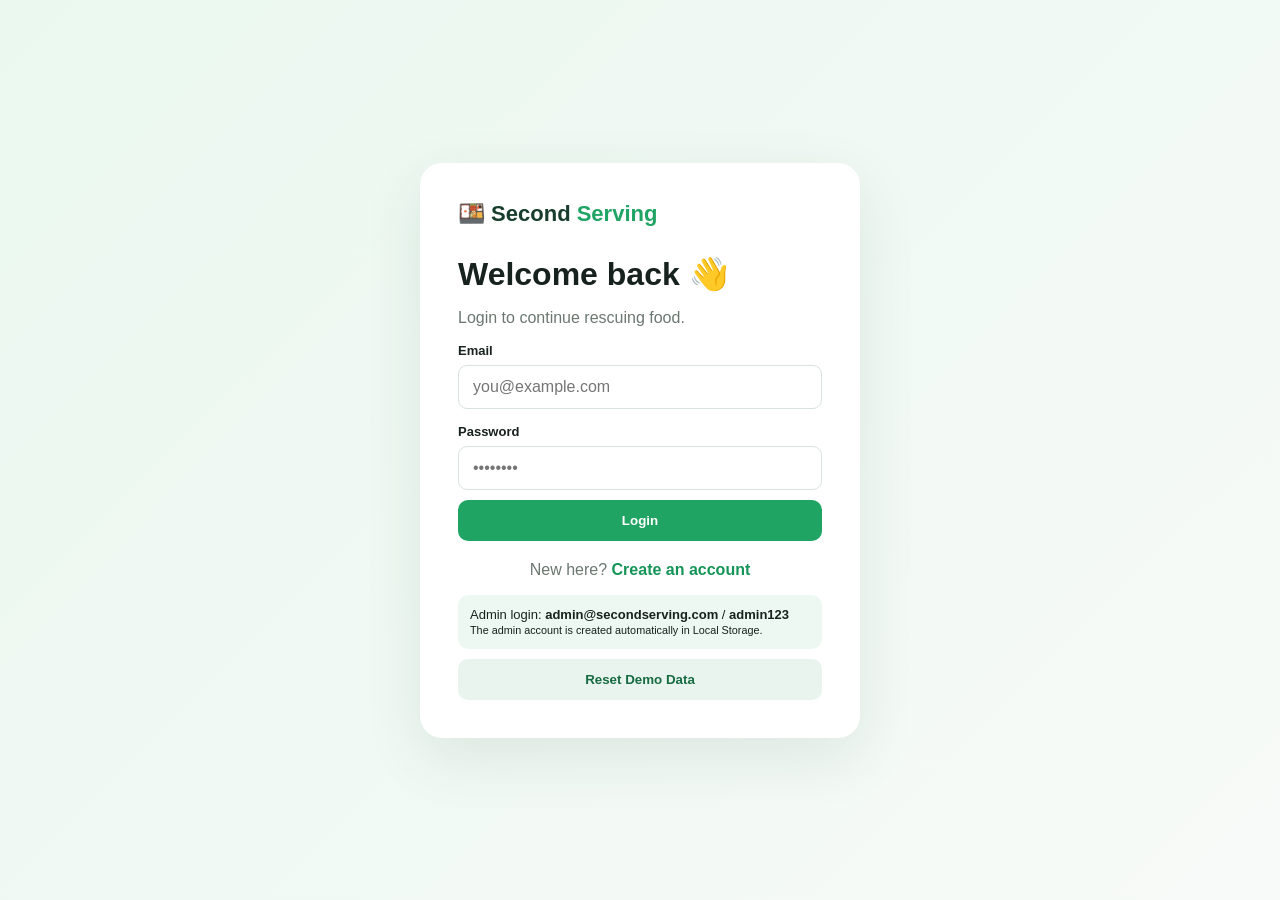
==== commit aa28eba3: "gvg" ====
--- a/admin.html
+++ b/admin.html
@@ -3,7 +3,7 @@
 <head>
     <meta charset="UTF-8">
     <meta name="viewport" content="width=device-width, initial-scale=1.0">
-    <title>Admin | FoodRescue</title>
+    <title>Admin | Second Serving</title>
     <link rel="stylesheet" href="css/style.css">
 </head>
 
@@ -14,7 +14,7 @@
     <aside class="sidebar">
 
         <a class="brand" href="admin.html">
-            🍱 Food<span>Rescue</span>
+            🍱 Second <span>Serving</span>
         </a>
 
         <nav>
